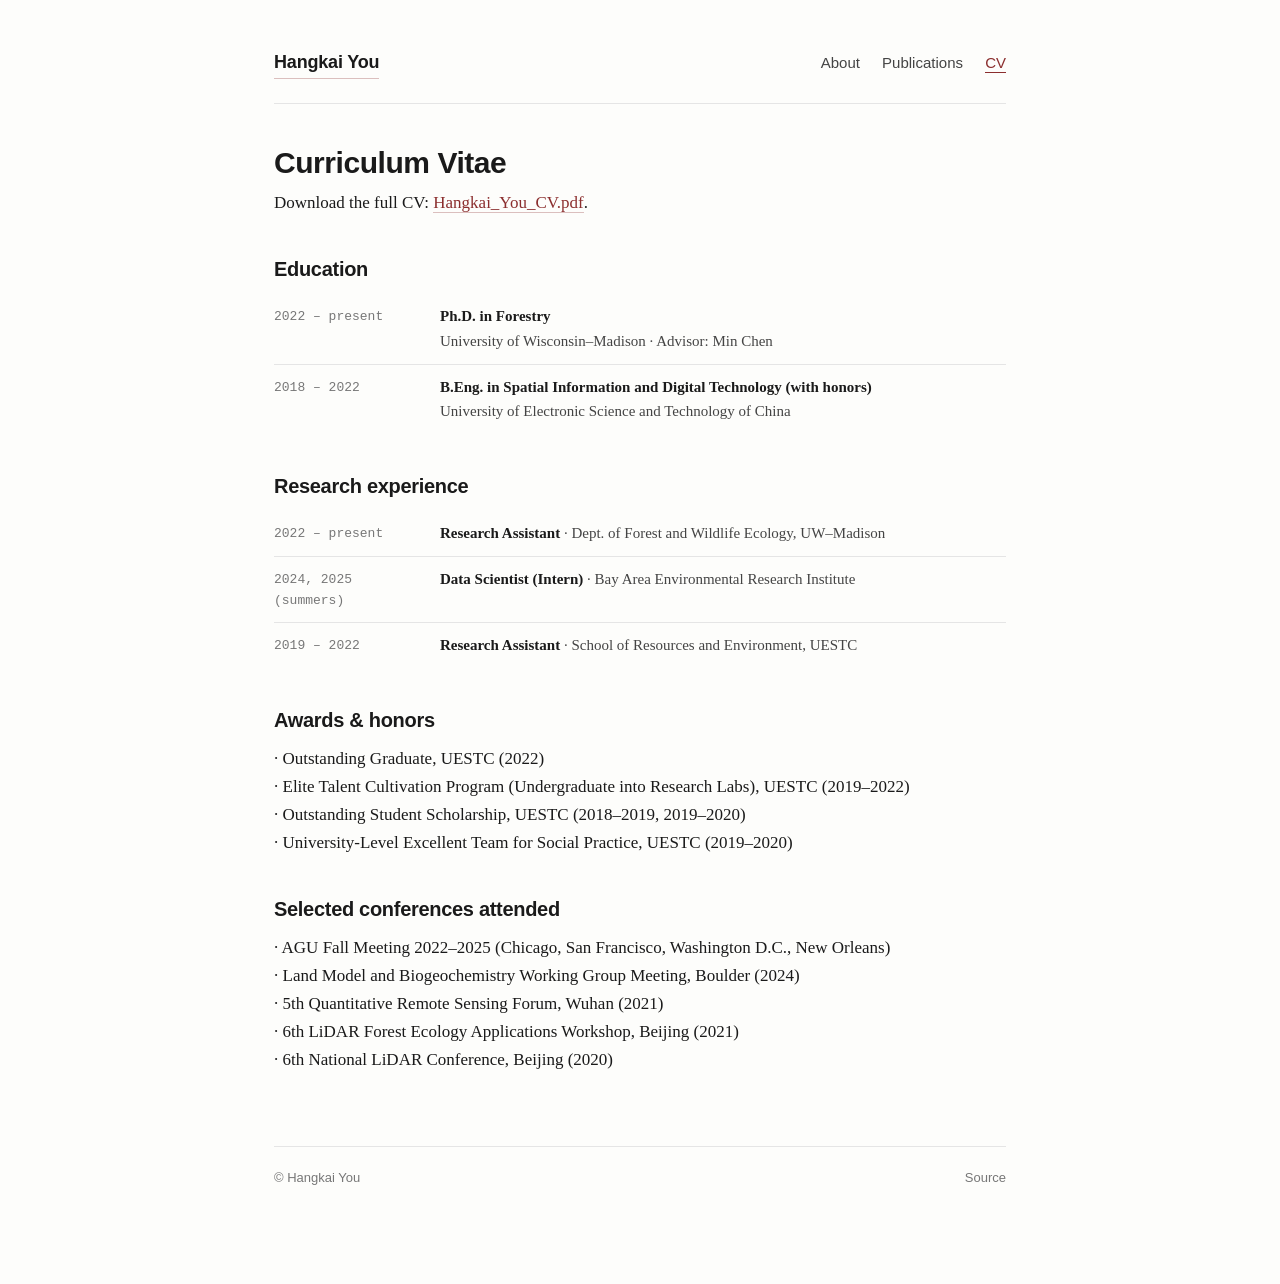
==== cv.html @ 652fb5b2 "Initial personal site Hand-written HTML/CSS (no Jekyll build). About, Publications, CV pages, curate" ====
<!doctype html>
<html lang="en">
<head>
  <meta charset="utf-8">
  <meta name="viewport" content="width=device-width, initial-scale=1">
  <title>CV &middot; Hangkai You</title>
  <link rel="stylesheet" href="/assets/css/main.css">
</head>
<body>
<div class="wrap">

  <header class="site">
    <a class="brand" href="/">Hangkai You</a>
    <nav>
      <a href="/">About</a>
      <a href="/publications.html">Publications</a>
      <a href="/cv.html" class="active">CV</a>
    </nav>
  </header>

  <h1>Curriculum Vitae</h1>
  <p>
    Download the full CV:
    <a href="/assets/files/Hangkai_You_CV.pdf">Hangkai_You_CV.pdf</a>.
  </p>

  <section>
    <h2>Education</h2>
    <div class="timeline">
      <div class="item">
        <div class="when">2022&nbsp;&ndash;&nbsp;present</div>
        <div class="where"><strong>Ph.D. in Forestry</strong><br>University of Wisconsin&ndash;Madison &middot; Advisor: Min Chen</div>
      </div>
      <div class="item">
        <div class="when">2018&nbsp;&ndash;&nbsp;2022</div>
        <div class="where"><strong>B.Eng. in Spatial Information and Digital Technology (with honors)</strong><br>University of Electronic Science and Technology of China</div>
      </div>
    </div>
  </section>

  <section>
    <h2>Research experience</h2>
    <div class="timeline">
      <div class="item">
        <div class="when">2022&nbsp;&ndash;&nbsp;present</div>
        <div class="where"><strong>Research Assistant</strong> &middot; Dept. of Forest and Wildlife Ecology, UW&ndash;Madison</div>
      </div>
      <div class="item">
        <div class="when">2024, 2025 (summers)</div>
        <div class="where"><strong>Data Scientist (Intern)</strong> &middot; Bay Area Environmental Research Institute</div>
      </div>
      <div class="item">
        <div class="when">2019&nbsp;&ndash;&nbsp;2022</div>
        <div class="where"><strong>Research Assistant</strong> &middot; School of Resources and Environment, UESTC</div>
      </div>
    </div>
  </section>

  <section>
    <h2>Awards &amp; honors</h2>
    <ul class="bare">
      <li>&middot; Outstanding Graduate, UESTC (2022)</li>
      <li>&middot; Elite Talent Cultivation Program (Undergraduate into Research Labs), UESTC (2019&ndash;2022)</li>
      <li>&middot; Outstanding Student Scholarship, UESTC (2018&ndash;2019, 2019&ndash;2020)</li>
      <li>&middot; University&#8209;Level Excellent Team for Social Practice, UESTC (2019&ndash;2020)</li>
    </ul>
  </section>

  <section>
    <h2>Selected conferences attended</h2>
    <ul class="bare">
      <li>&middot; AGU Fall Meeting 2022&ndash;2025 (Chicago, San Francisco, Washington D.C., New Orleans)</li>
      <li>&middot; Land Model and Biogeochemistry Working Group Meeting, Boulder (2024)</li>
      <li>&middot; 5th Quantitative Remote Sensing Forum, Wuhan (2021)</li>
      <li>&middot; 6th LiDAR Forest Ecology Applications Workshop, Beijing (2021)</li>
      <li>&middot; 6th National LiDAR Conference, Beijing (2020)</li>
    </ul>
  </section>

  <footer class="site">
    <div>&copy; Hangkai You</div>
    <div><a href="https://github.com/youhangkai/youhangkai.github.io">Source</a></div>
  </footer>

</div>
</body>
</html>
---- assets/css/main.css ----
:root {
  --ink: #1a1a1a;
  --ink-soft: #444;
  --muted: #777;
  --accent: #8b2e2e;
  --rule: #e5e5e5;
  --bg: #fdfdfb;
  --bg-soft: #f6f4ef;
  --maxw: 780px;
  --font-serif: "Source Serif Pro", "Iowan Old Style", Georgia, Cambria, "Times New Roman", serif;
  --font-sans: -apple-system, BlinkMacSystemFont, "Segoe UI", Roboto, Helvetica, Arial, sans-serif;
  --font-mono: "SF Mono", Menlo, Consolas, "Liberation Mono", monospace;
}

* { box-sizing: border-box; }

html, body {
  margin: 0;
  padding: 0;
  background: var(--bg);
  color: var(--ink);
  font-family: var(--font-serif);
  font-size: 17px;
  line-height: 1.65;
  -webkit-font-smoothing: antialiased;
  text-rendering: optimizeLegibility;
}

.wrap {
  max-width: var(--maxw);
  margin: 0 auto;
  padding: 48px 24px 96px;
}

header.site {
  display: flex;
  align-items: baseline;
  justify-content: space-between;
  gap: 16px;
  padding-bottom: 24px;
  margin-bottom: 40px;
  border-bottom: 1px solid var(--rule);
  flex-wrap: wrap;
}

header.site .brand {
  font-family: var(--font-sans);
  font-weight: 600;
  font-size: 18px;
  letter-spacing: -0.01em;
  color: var(--ink);
  text-decoration: none;
}

header.site nav {
  font-family: var(--font-sans);
  font-size: 15px;
}
header.site nav a {
  color: var(--ink-soft);
  text-decoration: none;
  margin-left: 18px;
  border-bottom: 1px solid transparent;
  padding-bottom: 1px;
  transition: color .15s ease, border-color .15s ease;
}
header.site nav a:hover,
header.site nav a.active {
  color: var(--accent);
  border-bottom-color: var(--accent);
}

h1, h2, h3 {
  font-family: var(--font-sans);
  font-weight: 600;
  letter-spacing: -0.015em;
  line-height: 1.25;
  color: var(--ink);
}
h1 { font-size: 30px; margin: 0 0 8px; }
h2 { font-size: 20px; margin: 40px 0 12px; }
h3 { font-size: 16px; margin: 24px 0 6px; }

p { margin: 0 0 16px; }

a { color: var(--accent); text-decoration: none; border-bottom: 1px solid rgba(139, 46, 46, 0.3); }
a:hover { border-bottom-color: var(--accent); }

.hero {
  display: grid;
  grid-template-columns: 140px 1fr;
  gap: 28px;
  align-items: start;
  margin-bottom: 32px;
}
.hero img {
  width: 140px;
  height: 140px;
  object-fit: cover;
  border-radius: 4px;
  background: var(--bg-soft);
  border: 1px solid var(--rule);
}
.hero .headline .title {
  font-family: var(--font-sans);
  color: var(--muted);
  font-size: 15px;
  margin-top: 4px;
}
.hero .headline .affil {
  font-family: var(--font-sans);
  color: var(--ink-soft);
  font-size: 14px;
  margin-top: 2px;
}

.links {
  font-family: var(--font-sans);
  font-size: 14px;
  margin-top: 12px;
  color: var(--muted);
}
.links a { margin-right: 12px; }

section { margin-top: 36px; }

ul.bare, ol.bare {
  list-style: none;
  padding-left: 0;
  margin: 0;
}

ul.pubs { list-style: none; padding-left: 0; counter-reset: pub; }
ul.pubs li {
  position: relative;
  padding: 12px 0 12px 36px;
  border-bottom: 1px solid var(--rule);
  counter-increment: pub;
}
ul.pubs li:last-child { border-bottom: none; }
ul.pubs li::before {
  content: counter(pub);
  position: absolute;
  left: 0; top: 14px;
  font-family: var(--font-mono);
  font-size: 12px;
  color: var(--muted);
  width: 26px;
  text-align: right;
}
.pub-title { font-weight: 600; color: var(--ink); }
.pub-authors { color: var(--ink-soft); font-size: 15px; }
.pub-venue { color: var(--muted); font-style: italic; font-size: 15px; }
.pub-you { color: var(--accent); font-weight: 700; }
.pub-tag {
  display: inline-block;
  font-family: var(--font-sans);
  font-size: 11px;
  letter-spacing: 0.04em;
  text-transform: uppercase;
  color: var(--muted);
  border: 1px solid var(--rule);
  border-radius: 3px;
  padding: 1px 6px;
  margin-left: 6px;
  vertical-align: 2px;
}

.code-list li {
  padding: 10px 0;
  border-bottom: 1px solid var(--rule);
  font-family: var(--font-sans);
  font-size: 15px;
}
.code-list li:last-child { border-bottom: none; }
.code-list .repo { font-weight: 600; }
.code-list .desc { color: var(--ink-soft); }

.timeline { margin-top: 8px; }
.timeline .item {
  display: grid;
  grid-template-columns: 150px 1fr;
  gap: 16px;
  padding: 10px 0;
  border-bottom: 1px solid var(--rule);
}
.timeline .item:last-child { border-bottom: none; }
.timeline .when {
  font-family: var(--font-mono);
  font-size: 13px;
  color: var(--muted);
  padding-top: 2px;
}
.timeline .where { color: var(--ink-soft); font-size: 15px; }
.timeline .where strong { color: var(--ink); font-weight: 600; }

footer.site {
  margin-top: 72px;
  padding-top: 20px;
  border-top: 1px solid var(--rule);
  font-family: var(--font-sans);
  font-size: 13px;
  color: var(--muted);
  display: flex;
  justify-content: space-between;
  flex-wrap: wrap;
  gap: 12px;
}
footer.site a { color: var(--muted); border-bottom-color: transparent; }
footer.site a:hover { color: var(--accent); border-bottom-color: var(--accent); }

@media (max-width: 620px) {
  .wrap { padding: 32px 18px 64px; }
  .hero { grid-template-columns: 1fr; }
  .hero img { width: 120px; height: 120px; }
  h1 { font-size: 26px; }
  .timeline .item { grid-template-columns: 1fr; }
  .timeline .when { padding-top: 0; }
  header.site { flex-direction: column; align-items: flex-start; }
  header.site nav a { margin-left: 0; margin-right: 14px; }
}
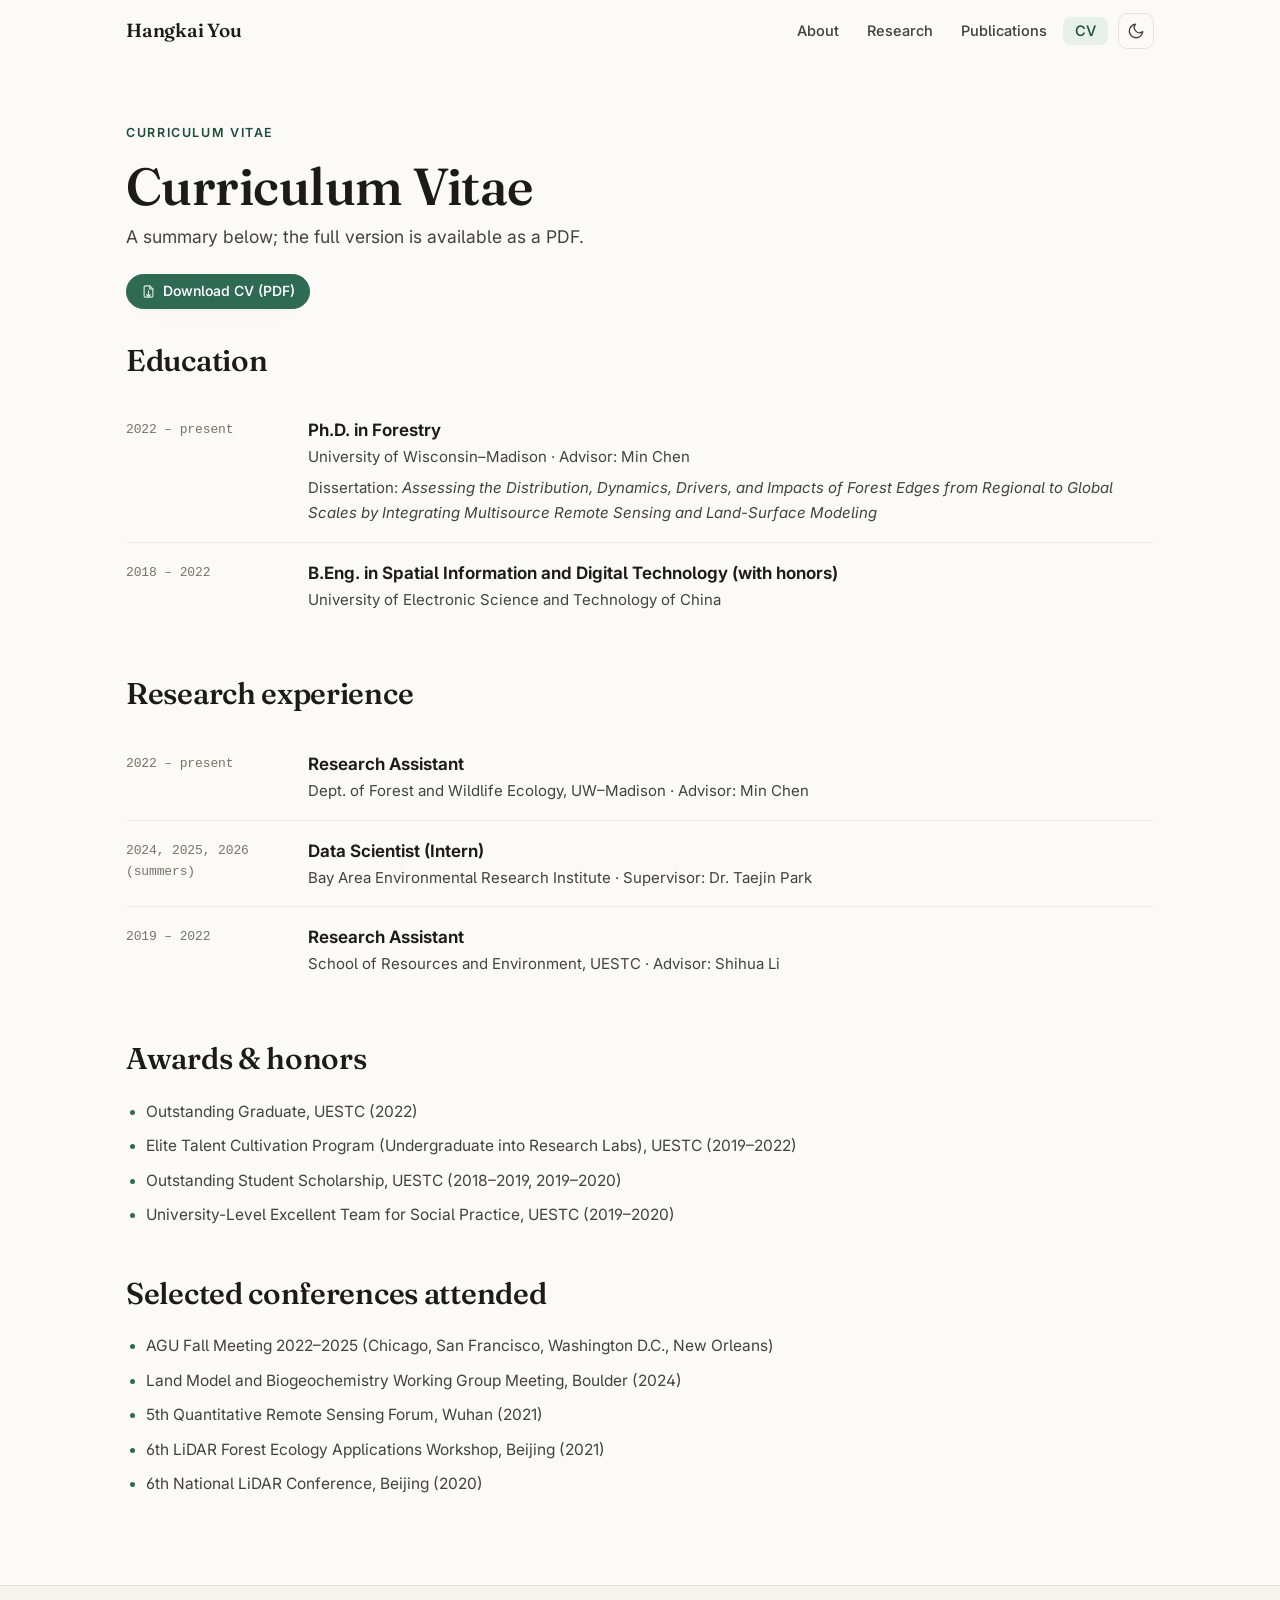
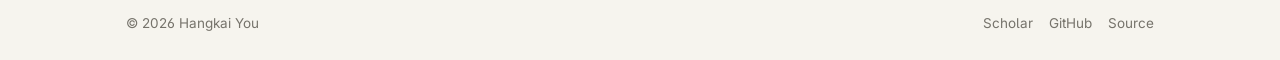
==== commit e06de09d: "Redesign site: editorial layout, dark mode, filters, location map - Rework all pages into editorial " ====
--- a/cv.html
+++ b/cv.html
@@ -1,87 +1,117 @@
 <!doctype html>
-<html lang="en">
+<html lang="en" data-theme="light">
 <head>
   <meta charset="utf-8">
   <meta name="viewport" content="width=device-width, initial-scale=1">
-  <title>CV &middot; Hangkai You</title>
+  <title>CV · Hangkai You</title>
+  <meta name="description" content="Curriculum vitae of Hangkai You — PhD candidate in Forestry, University of Wisconsin–Madison.">
+  <script>(function(){try{var t=localStorage.getItem('theme');if(!t)t=matchMedia('(prefers-color-scheme: dark)').matches?'dark':'light';document.documentElement.setAttribute('data-theme',t);}catch(e){}})();</script>
+  <link rel="preconnect" href="https://fonts.googleapis.com">
+  <link rel="preconnect" href="https://fonts.gstatic.com" crossorigin>
+  <link href="https://fonts.googleapis.com/css2?family=Fraunces:ital,opsz,wght@0,9..144,400..600;1,9..144,400..560&family=Inter:wght@400..700&display=swap" rel="stylesheet">
   <link rel="stylesheet" href="/assets/css/main.css">
 </head>
 <body>
-<div class="wrap">
 
-  <header class="site">
-    <a class="brand" href="/">Hangkai You</a>
-    <nav>
-      <a href="/">About</a>
-      <a href="/publications.html">Publications</a>
-      <a href="/cv.html" class="active">CV</a>
-    </nav>
+  <header class="site-header">
+    <div class="wrap">
+      <a class="brand" href="/">Hangkai You</a>
+      <nav class="nav">
+        <a href="/">About</a>
+        <a href="/#research">Research</a>
+        <a href="/publications.html">Publications</a>
+        <a href="/cv.html" class="active">CV</a>
+        <button class="theme-toggle" type="button" aria-label="Switch theme" title="Toggle light / dark">
+          <svg class="icon-moon" viewBox="0 0 24 24" fill="none" stroke="currentColor" stroke-width="1.8" stroke-linecap="round" stroke-linejoin="round"><path d="M21 12.8A9 9 0 1 1 11.2 3a7 7 0 0 0 9.8 9.8z"/></svg>
+          <svg class="icon-sun" viewBox="0 0 24 24" fill="none" stroke="currentColor" stroke-width="1.8" stroke-linecap="round" stroke-linejoin="round"><circle cx="12" cy="12" r="4.2"/><path d="M12 2v2.5M12 19.5V22M4.5 4.5l1.8 1.8M17.7 17.7l1.8 1.8M2 12h2.5M19.5 12H22M4.5 19.5l1.8-1.8M17.7 6.3l1.8-1.8"/></svg>
+        </button>
+      </nav>
+    </div>
   </header>
 
-  <h1>Curriculum Vitae</h1>
-  <p>
-    Download the full CV:
-    <a href="/assets/files/Hangkai_You_CV.pdf">Hangkai_You_CV.pdf</a>.
-  </p>
+  <main>
+    <section class="hero" style="padding-bottom:18px">
+      <div class="wrap">
+        <p class="eyebrow reveal">Curriculum Vitae</p>
+        <h1 class="reveal">Curriculum Vitae</h1>
+        <p class="intro reveal">A summary below; the full version is available as a PDF.</p>
+        <div class="linkrow reveal">
+          <a class="btn btn--primary" href="/assets/files/Hangkai_You_CV.pdf">
+            <svg viewBox="0 0 24 24" fill="none" stroke="currentColor" stroke-width="1.8" stroke-linecap="round" stroke-linejoin="round"><path d="M14 3H7a2 2 0 0 0-2 2v14a2 2 0 0 0 2 2h10a2 2 0 0 0 2-2V8z"/><path d="M14 3v5h5M9 17l3 3 3-3M12 11v9"/></svg>Download CV (PDF)</a>
+        </div>
+      </div>
+    </section>
 
-  <section>
-    <h2>Education</h2>
-    <div class="timeline">
-      <div class="item">
-        <div class="when">2022&nbsp;&ndash;&nbsp;present</div>
-        <div class="where"><strong>Ph.D. in Forestry</strong><br>University of Wisconsin&ndash;Madison &middot; Advisor: Min Chen</div>
-      </div>
-      <div class="item">
-        <div class="when">2018&nbsp;&ndash;&nbsp;2022</div>
-        <div class="where"><strong>B.Eng. in Spatial Information and Digital Technology (with honors)</strong><br>University of Electronic Science and Technology of China</div>
+    <div class="wrap">
+
+      <section class="section reveal">
+        <div class="section-head"><h2>Education</h2></div>
+        <ul class="timeline">
+          <li class="entry">
+            <div class="when">2022 – present</div>
+            <div class="what"><strong>Ph.D. in Forestry</strong><span class="org">University of Wisconsin–Madison · Advisor: Min Chen</span><span class="org" style="margin-top:6px">Dissertation: <em>Assessing the Distribution, Dynamics, Drivers, and Impacts of Forest Edges from Regional to Global Scales by Integrating Multisource Remote Sensing and Land-Surface Modeling</em></span></div>
+          </li>
+          <li class="entry">
+            <div class="when">2018 – 2022</div>
+            <div class="what"><strong>B.Eng. in Spatial Information and Digital Technology (with honors)</strong><span class="org">University of Electronic Science and Technology of China</span></div>
+          </li>
+        </ul>
+      </section>
+
+      <section class="section reveal">
+        <div class="section-head"><h2>Research experience</h2></div>
+        <ul class="timeline">
+          <li class="entry">
+            <div class="when">2022 – present</div>
+            <div class="what"><strong>Research Assistant</strong><span class="org">Dept. of Forest and Wildlife Ecology, UW–Madison · Advisor: Min Chen</span></div>
+          </li>
+          <li class="entry">
+            <div class="when">2024, 2025, 2026 (summers)</div>
+            <div class="what"><strong>Data Scientist (Intern)</strong><span class="org">Bay Area Environmental Research Institute · Supervisor: Dr. Taejin Park</span></div>
+          </li>
+          <li class="entry">
+            <div class="when">2019 – 2022</div>
+            <div class="what"><strong>Research Assistant</strong><span class="org">School of Resources and Environment, UESTC · Advisor: Shihua Li</span></div>
+          </li>
+        </ul>
+      </section>
+
+      <section class="section reveal">
+        <div class="section-head"><h2>Awards &amp; honors</h2></div>
+        <ul class="bullets">
+          <li>Outstanding Graduate, UESTC (2022)</li>
+          <li>Elite Talent Cultivation Program (Undergraduate into Research Labs), UESTC (2019–2022)</li>
+          <li>Outstanding Student Scholarship, UESTC (2018–2019, 2019–2020)</li>
+          <li>University-Level Excellent Team for Social Practice, UESTC (2019–2020)</li>
+        </ul>
+      </section>
+
+      <section class="section reveal">
+        <div class="section-head"><h2>Selected conferences attended</h2></div>
+        <ul class="bullets">
+          <li>AGU Fall Meeting 2022–2025 (Chicago, San Francisco, Washington D.C., New Orleans)</li>
+          <li>Land Model and Biogeochemistry Working Group Meeting, Boulder (2024)</li>
+          <li>5th Quantitative Remote Sensing Forum, Wuhan (2021)</li>
+          <li>6th LiDAR Forest Ecology Applications Workshop, Beijing (2021)</li>
+          <li>6th National LiDAR Conference, Beijing (2020)</li>
+        </ul>
+      </section>
+
+    </div>
+  </main>
+
+  <footer class="site-footer">
+    <div class="wrap">
+      <div>© <span id="year">2026</span> Hangkai You</div>
+      <div class="foot-links">
+        <a href="https://scholar.google.com/citations?user=zOLpygsAAAAJ&amp;hl=en">Scholar</a>
+        <a href="https://github.com/youhangkai">GitHub</a>
+        <a href="https://github.com/youhangkai/youhangkai.github.io">Source</a>
       </div>
     </div>
-  </section>
-
-  <section>
-    <h2>Research experience</h2>
-    <div class="timeline">
-      <div class="item">
-        <div class="when">2022&nbsp;&ndash;&nbsp;present</div>
-        <div class="where"><strong>Research Assistant</strong> &middot; Dept. of Forest and Wildlife Ecology, UW&ndash;Madison</div>
-      </div>
-      <div class="item">
-        <div class="when">2024, 2025 (summers)</div>
-        <div class="where"><strong>Data Scientist (Intern)</strong> &middot; Bay Area Environmental Research Institute</div>
-      </div>
-      <div class="item">
-        <div class="when">2019&nbsp;&ndash;&nbsp;2022</div>
-        <div class="where"><strong>Research Assistant</strong> &middot; School of Resources and Environment, UESTC</div>
-      </div>
-    </div>
-  </section>
-
-  <section>
-    <h2>Awards &amp; honors</h2>
-    <ul class="bare">
-      <li>&middot; Outstanding Graduate, UESTC (2022)</li>
-      <li>&middot; Elite Talent Cultivation Program (Undergraduate into Research Labs), UESTC (2019&ndash;2022)</li>
-      <li>&middot; Outstanding Student Scholarship, UESTC (2018&ndash;2019, 2019&ndash;2020)</li>
-      <li>&middot; University&#8209;Level Excellent Team for Social Practice, UESTC (2019&ndash;2020)</li>
-    </ul>
-  </section>
-
-  <section>
-    <h2>Selected conferences attended</h2>
-    <ul class="bare">
-      <li>&middot; AGU Fall Meeting 2022&ndash;2025 (Chicago, San Francisco, Washington D.C., New Orleans)</li>
-      <li>&middot; Land Model and Biogeochemistry Working Group Meeting, Boulder (2024)</li>
-      <li>&middot; 5th Quantitative Remote Sensing Forum, Wuhan (2021)</li>
-      <li>&middot; 6th LiDAR Forest Ecology Applications Workshop, Beijing (2021)</li>
-      <li>&middot; 6th National LiDAR Conference, Beijing (2020)</li>
-    </ul>
-  </section>
-
-  <footer class="site">
-    <div>&copy; Hangkai You</div>
-    <div><a href="https://github.com/youhangkai/youhangkai.github.io">Source</a></div>
   </footer>
 
-</div>
+  <script>document.getElementById('year').textContent=new Date().getFullYear();</script>
+  <script src="/assets/js/main.js" defer></script>
 </body>
 </html>
--- a/assets/css/main.css
+++ b/assets/css/main.css
@@ -1,221 +1,378 @@
+/* ==========================================================================
+   Hangkai You — personal site
+   Editorial layout: serif display (Fraunces) + sans UI/body (Inter),
+   forest-green accent, light/dark themes, card-based content.
+   ========================================================================== */
+
 :root {
-  --ink: #1a1a1a;
-  --ink-soft: #444;
-  --muted: #777;
-  --accent: #8b2e2e;
-  --rule: #e5e5e5;
-  --bg: #fdfdfb;
-  --bg-soft: #f6f4ef;
-  --maxw: 780px;
-  --font-serif: "Source Serif Pro", "Iowan Old Style", Georgia, Cambria, "Times New Roman", serif;
-  --font-sans: -apple-system, BlinkMacSystemFont, "Segoe UI", Roboto, Helvetica, Arial, sans-serif;
-  --font-mono: "SF Mono", Menlo, Consolas, "Liberation Mono", monospace;
+  color-scheme: light;
+
+  /* palette — light */
+  --bg:        #fbfaf6;
+  --bg-grad:   #f2efe6;
+  --surface:   #ffffff;
+  --surface-2: #f6f4ee;
+  --ink:       #1c1b17;
+  --ink-soft:  #43423c;
+  --muted:     #76736b;
+  --rule:      #e7e3d8;
+  --rule-soft: #efece3;
+
+  --accent:        #2f6b54;   /* forest green */
+  --accent-strong: #245543;
+  --accent-tint:   #e7f0ea;
+  --accent-ink:    #1f4d3c;
+
+  /* venue tag hues */
+  --tag-journal-bg: #e7f0ea;  --tag-journal-fg: #245543;
+  --tag-press-bg:   #fbedd6;  --tag-press-fg:   #8a5a14;
+  --tag-review-bg:  #e7edf4;  --tag-review-fg:  #2f5680;
+  --tag-conf-bg:    #efe9f4;  --tag-conf-fg:    #5b3f7a;
+
+  --maxw: 1080px;
+  --readw: 720px;
+  --radius: 14px;
+  --radius-sm: 9px;
+  --shadow: 0 1px 2px rgba(28,27,23,.04), 0 8px 28px -16px rgba(28,27,23,.18);
+  --shadow-hover: 0 2px 4px rgba(28,27,23,.05), 0 18px 40px -20px rgba(28,27,23,.28);
+
+  --font-display: "Fraunces", "Iowan Old Style", Georgia, "Times New Roman", serif;
+  --font-sans: "Inter", -apple-system, BlinkMacSystemFont, "Segoe UI", Roboto, Helvetica, Arial, sans-serif;
+  --font-mono: "SF Mono", ui-monospace, Menlo, Consolas, "Liberation Mono", monospace;
+
+  --ease: cubic-bezier(.22, .61, .36, 1);
+}
+
+html[data-theme="dark"] {
+  color-scheme: dark;
+  --bg:        #101312;
+  --bg-grad:   #161b18;
+  --surface:   #181d1a;
+  --surface-2: #1f251f;
+  --ink:       #ecebe3;
+  --ink-soft:  #c4c3b8;
+  --muted:     #8f8f84;
+  --rule:      #2a312c;
+  --rule-soft: #232a25;
+
+  --accent:        #6fc09c;
+  --accent-strong: #8fd0b3;
+  --accent-tint:   #1c2a24;
+  --accent-ink:    #a7dcc4;
+
+  --tag-journal-bg:#1c2a24; --tag-journal-fg:#8fd0b3;
+  --tag-press-bg:  #2e2718; --tag-press-fg:  #e0b46b;
+  --tag-review-bg: #1b2530; --tag-review-fg: #8fb6e0;
+  --tag-conf-bg:   #261f30; --tag-conf-fg:   #bda3df;
+
+  --shadow: 0 1px 2px rgba(0,0,0,.4), 0 10px 30px -18px rgba(0,0,0,.7);
+  --shadow-hover: 0 2px 4px rgba(0,0,0,.5), 0 20px 44px -20px rgba(0,0,0,.8);
 }
 
 * { box-sizing: border-box; }
 
-html, body {
-  margin: 0;
-  padding: 0;
+html, body { margin: 0; padding: 0; }
+
+body {
   background: var(--bg);
   color: var(--ink);
-  font-family: var(--font-serif);
+  font-family: var(--font-sans);
   font-size: 17px;
   line-height: 1.65;
   -webkit-font-smoothing: antialiased;
   text-rendering: optimizeLegibility;
-}
-
-.wrap {
-  max-width: var(--maxw);
-  margin: 0 auto;
-  padding: 48px 24px 96px;
-}
-
-header.site {
-  display: flex;
-  align-items: baseline;
-  justify-content: space-between;
-  gap: 16px;
-  padding-bottom: 24px;
-  margin-bottom: 40px;
-  border-bottom: 1px solid var(--rule);
-  flex-wrap: wrap;
-}
-
-header.site .brand {
+  font-feature-settings: "cv05" 1, "ss01" 1;
+  transition: background-color .3s var(--ease), color .3s var(--ease);
+}
+
+a {
+  color: var(--accent-ink);
+  text-decoration: none;
+  border-bottom: 1px solid color-mix(in srgb, var(--accent) 35%, transparent);
+  transition: color .15s var(--ease), border-color .15s var(--ease);
+}
+a:hover { color: var(--accent-strong); border-bottom-color: var(--accent); }
+
+::selection { background: color-mix(in srgb, var(--accent) 24%, transparent); }
+
+/* ---- layout shells ---- */
+.wrap     { max-width: var(--maxw); margin: 0 auto; padding: 0 26px; }
+.section  { padding: 16px 0 8px; }
+.section + .section { padding-top: 40px; }
+.readable { max-width: var(--readw); }
+
+/* ---- typography ---- */
+h1, h2, h3 { font-family: var(--font-display); font-weight: 560; line-height: 1.18; color: var(--ink); letter-spacing: -0.01em; }
+h1 { font-size: clamp(34px, 5vw, 52px); margin: 0 0 10px; font-optical-sizing: auto; }
+h2 { font-size: clamp(24px, 3vw, 30px); margin: 0 0 18px; }
+h3 { font-size: 18px; font-family: var(--font-sans); font-weight: 650; letter-spacing: -0.005em; margin: 0 0 6px; }
+p  { margin: 0 0 16px; }
+
+.eyebrow {
   font-family: var(--font-sans);
+  font-size: 12.5px;
   font-weight: 600;
-  font-size: 18px;
-  letter-spacing: -0.01em;
-  color: var(--ink);
-  text-decoration: none;
-}
-
-header.site nav {
-  font-family: var(--font-sans);
-  font-size: 15px;
-}
-header.site nav a {
-  color: var(--ink-soft);
-  text-decoration: none;
-  margin-left: 18px;
+  letter-spacing: 0.13em;
+  text-transform: uppercase;
+  color: var(--accent-ink);
+  margin: 0 0 14px;
+}
+.section-head { display: flex; align-items: baseline; justify-content: space-between; gap: 16px; flex-wrap: wrap; margin-bottom: 22px; }
+.section-head h2 { margin: 0; }
+.section-head .more { font-family: var(--font-sans); font-size: 14px; font-weight: 550; border: none; }
+.lede { color: var(--ink-soft); font-size: 18px; }
+
+/* ==========================================================================
+   Header / nav
+   ========================================================================== */
+.site-header {
+  position: sticky; top: 0; z-index: 50;
+  background: color-mix(in srgb, var(--bg) 86%, transparent);
+  backdrop-filter: saturate(1.4) blur(10px);
+  -webkit-backdrop-filter: saturate(1.4) blur(10px);
   border-bottom: 1px solid transparent;
-  padding-bottom: 1px;
-  transition: color .15s ease, border-color .15s ease;
-}
-header.site nav a:hover,
-header.site nav a.active {
-  color: var(--accent);
-  border-bottom-color: var(--accent);
-}
-
-h1, h2, h3 {
-  font-family: var(--font-sans);
-  font-weight: 600;
-  letter-spacing: -0.015em;
-  line-height: 1.25;
-  color: var(--ink);
-}
-h1 { font-size: 30px; margin: 0 0 8px; }
-h2 { font-size: 20px; margin: 40px 0 12px; }
-h3 { font-size: 16px; margin: 24px 0 6px; }
-
-p { margin: 0 0 16px; }
-
-a { color: var(--accent); text-decoration: none; border-bottom: 1px solid rgba(139, 46, 46, 0.3); }
-a:hover { border-bottom-color: var(--accent); }
-
+  transition: border-color .25s var(--ease), background-color .3s var(--ease);
+}
+.site-header.scrolled { border-bottom-color: var(--rule); }
+.site-header .wrap { display: flex; align-items: center; justify-content: space-between; height: 62px; gap: 14px; }
+
+.brand { font-family: var(--font-display); font-weight: 580; font-size: 19px; letter-spacing: -0.01em; color: var(--ink); border: none; }
+.brand:hover { color: var(--accent-ink); }
+
+.nav { display: flex; align-items: center; gap: 4px; }
+.nav a {
+  font-size: 14.5px; font-weight: 520; color: var(--ink-soft);
+  padding: 7px 12px; border-radius: 8px; border: none; line-height: 1;
+}
+.nav a:hover { color: var(--ink); background: var(--surface-2); }
+.nav a.active { color: var(--accent-ink); background: var(--accent-tint); }
+
+.theme-toggle {
+  margin-left: 6px;
+  display: inline-flex; align-items: center; justify-content: center;
+  width: 36px; height: 36px; border-radius: 9px;
+  background: transparent; border: 1px solid var(--rule);
+  color: var(--ink-soft); cursor: pointer;
+  transition: background-color .2s var(--ease), color .2s var(--ease), border-color .2s var(--ease);
+}
+.theme-toggle:hover { color: var(--ink); border-color: var(--muted); background: var(--surface-2); }
+.theme-toggle svg { width: 18px; height: 18px; }
+.theme-toggle .icon-sun  { display: none; }
+.theme-toggle .icon-moon { display: block; }
+html[data-theme="dark"] .theme-toggle .icon-sun  { display: block; }
+html[data-theme="dark"] .theme-toggle .icon-moon { display: none; }
+
+/* ==========================================================================
+   Hero
+   ========================================================================== */
 .hero {
-  display: grid;
-  grid-template-columns: 140px 1fr;
-  gap: 28px;
-  align-items: start;
-  margin-bottom: 32px;
-}
-.hero img {
-  width: 140px;
-  height: 140px;
-  object-fit: cover;
-  border-radius: 4px;
-  background: var(--bg-soft);
-  border: 1px solid var(--rule);
-}
-.hero .headline .title {
-  font-family: var(--font-sans);
-  color: var(--muted);
-  font-size: 15px;
-  margin-top: 4px;
-}
-.hero .headline .affil {
-  font-family: var(--font-sans);
-  color: var(--ink-soft);
-  font-size: 14px;
-  margin-top: 2px;
-}
-
-.links {
-  font-family: var(--font-sans);
-  font-size: 14px;
-  margin-top: 12px;
-  color: var(--muted);
-}
-.links a { margin-right: 12px; }
-
-section { margin-top: 36px; }
-
-ul.bare, ol.bare {
-  list-style: none;
-  padding-left: 0;
-  margin: 0;
-}
-
-ul.pubs { list-style: none; padding-left: 0; counter-reset: pub; }
-ul.pubs li {
   position: relative;
-  padding: 12px 0 12px 36px;
-  border-bottom: 1px solid var(--rule);
-  counter-increment: pub;
-}
-ul.pubs li:last-child { border-bottom: none; }
-ul.pubs li::before {
-  content: counter(pub);
-  position: absolute;
-  left: 0; top: 14px;
-  font-family: var(--font-mono);
-  font-size: 12px;
-  color: var(--muted);
-  width: 26px;
-  text-align: right;
-}
-.pub-title { font-weight: 600; color: var(--ink); }
-.pub-authors { color: var(--ink-soft); font-size: 15px; }
-.pub-venue { color: var(--muted); font-style: italic; font-size: 15px; }
-.pub-you { color: var(--accent); font-weight: 700; }
-.pub-tag {
-  display: inline-block;
-  font-family: var(--font-sans);
-  font-size: 11px;
-  letter-spacing: 0.04em;
-  text-transform: uppercase;
-  color: var(--muted);
-  border: 1px solid var(--rule);
-  border-radius: 3px;
-  padding: 1px 6px;
-  margin-left: 6px;
-  vertical-align: 2px;
-}
-
-.code-list li {
-  padding: 10px 0;
-  border-bottom: 1px solid var(--rule);
-  font-family: var(--font-sans);
-  font-size: 15px;
-}
-.code-list li:last-child { border-bottom: none; }
-.code-list .repo { font-weight: 600; }
-.code-list .desc { color: var(--ink-soft); }
-
-.timeline { margin-top: 8px; }
-.timeline .item {
-  display: grid;
-  grid-template-columns: 150px 1fr;
-  gap: 16px;
-  padding: 10px 0;
-  border-bottom: 1px solid var(--rule);
-}
-.timeline .item:last-child { border-bottom: none; }
-.timeline .when {
-  font-family: var(--font-mono);
-  font-size: 13px;
-  color: var(--muted);
-  padding-top: 2px;
-}
-.timeline .where { color: var(--ink-soft); font-size: 15px; }
-.timeline .where strong { color: var(--ink); font-weight: 600; }
-
-footer.site {
-  margin-top: 72px;
-  padding-top: 20px;
-  border-top: 1px solid var(--rule);
-  font-family: var(--font-sans);
-  font-size: 13px;
-  color: var(--muted);
-  display: flex;
-  justify-content: space-between;
-  flex-wrap: wrap;
-  gap: 12px;
-}
-footer.site a { color: var(--muted); border-bottom-color: transparent; }
-footer.site a:hover { color: var(--accent); border-bottom-color: var(--accent); }
-
-@media (max-width: 620px) {
-  .wrap { padding: 32px 18px 64px; }
-  .hero { grid-template-columns: 1fr; }
-  .hero img { width: 120px; height: 120px; }
-  h1 { font-size: 26px; }
-  .timeline .item { grid-template-columns: 1fr; }
+  padding: 60px 0 36px;
+  overflow: hidden;
+}
+.hero::before {
+  content: ""; position: absolute; inset: -40% -10% auto -10%; height: 80%;
+  background:
+    radial-gradient(60% 70% at 18% 0%, color-mix(in srgb, var(--accent) 16%, transparent), transparent 70%),
+    radial-gradient(50% 60% at 92% 8%, color-mix(in srgb, var(--accent) 10%, transparent), transparent 70%);
+  z-index: -1; pointer-events: none;
+}
+.hero-grid {
+  display: grid; grid-template-columns: 1fr 220px; gap: 48px; align-items: center;
+}
+.hero .eyebrow { margin-bottom: 12px; }
+.hero h1 { margin-bottom: 6px; }
+.hero .role { font-family: var(--font-display); font-size: clamp(19px, 2.4vw, 23px); color: var(--accent-ink); font-style: italic; margin: 0 0 16px; }
+.hero .intro { color: var(--ink-soft); font-size: 17.5px; max-width: 54ch; }
+.hero .affil { color: var(--muted); font-size: 15px; margin-top: -4px; }
+
+.portrait {
+  width: 220px; height: 268px; object-fit: cover;
+  border-radius: var(--radius); background: var(--surface-2);
+  border: 1px solid var(--rule); box-shadow: var(--shadow);
+}
+
+/* link buttons */
+.linkrow { display: flex; flex-wrap: wrap; gap: 9px; margin-top: 22px; }
+.btn {
+  display: inline-flex; align-items: center; gap: 7px;
+  font-family: var(--font-sans); font-size: 14px; font-weight: 540; line-height: 1;
+  padding: 9px 14px; border-radius: 999px;
+  border: 1px solid var(--rule); background: var(--surface); color: var(--ink-soft);
+  box-shadow: var(--shadow);
+  transition: transform .15s var(--ease), border-color .15s var(--ease), color .15s var(--ease), box-shadow .2s var(--ease);
+}
+.btn:hover { color: var(--accent-ink); border-color: color-mix(in srgb, var(--accent) 45%, var(--rule)); transform: translateY(-2px); box-shadow: var(--shadow-hover); }
+.btn svg { width: 15px; height: 15px; opacity: .85; }
+.btn--primary { background: var(--accent); color: #fff; border-color: var(--accent); }
+.btn--primary:hover { background: var(--accent-strong); color: #fff; border-color: var(--accent-strong); }
+html[data-theme="dark"] .btn--primary { color: #0c130f; }
+
+/* ==========================================================================
+   Cards & grids
+   ========================================================================== */
+.card-grid { display: grid; gap: 18px; }
+.cols-3 { grid-template-columns: repeat(3, 1fr); }
+.cols-2 { grid-template-columns: repeat(2, 1fr); }
+
+.card {
+  background: var(--surface); border: 1px solid var(--rule);
+  border-radius: var(--radius); padding: 22px 22px 20px;
+  box-shadow: var(--shadow);
+  transition: transform .18s var(--ease), box-shadow .22s var(--ease), border-color .18s var(--ease);
+}
+.card:hover { transform: translateY(-3px); box-shadow: var(--shadow-hover); border-color: color-mix(in srgb, var(--accent) 22%, var(--rule)); }
+.card .card-icon {
+  width: 38px; height: 38px; border-radius: 10px; margin-bottom: 14px;
+  display: inline-flex; align-items: center; justify-content: center;
+  background: var(--accent-tint); color: var(--accent-ink);
+}
+.card .card-icon svg { width: 21px; height: 21px; }
+.card p { font-size: 14.5px; color: var(--ink-soft); margin: 0; line-height: 1.55; }
+
+/* topic chips */
+.chips { display: flex; flex-wrap: wrap; gap: 6px; margin-top: 14px; }
+.chip {
+  font-size: 12px; font-weight: 520; color: var(--muted);
+  padding: 3px 9px; border-radius: 999px; background: var(--surface-2);
+  border: 1px solid var(--rule-soft);
+}
+
+/* code repo list */
+.repo-list { list-style: none; padding: 0; margin: 0; display: grid; gap: 12px; }
+.repo-item {
+  display: flex; gap: 14px; align-items: flex-start;
+  background: var(--surface); border: 1px solid var(--rule); border-radius: var(--radius-sm);
+  padding: 15px 18px; box-shadow: var(--shadow);
+  transition: transform .16s var(--ease), box-shadow .2s var(--ease), border-color .16s var(--ease);
+}
+.repo-item:hover { transform: translateY(-2px); box-shadow: var(--shadow-hover); border-color: color-mix(in srgb, var(--accent) 22%, var(--rule)); }
+.repo-item .gh { color: var(--muted); margin-top: 2px; flex: none; }
+.repo-item .gh svg { width: 19px; height: 19px; }
+.repo-item .repo { font-family: var(--font-mono); font-size: 14px; font-weight: 600; color: var(--ink); border: none; }
+.repo-item a.repo:hover { color: var(--accent-ink); }
+.repo-item .desc { display: block; color: var(--ink-soft); font-size: 14px; margin-top: 2px; }
+
+/* ==========================================================================
+   Publications
+   ========================================================================== */
+.filters { display: flex; flex-wrap: wrap; gap: 8px; margin: 6px 0 26px; }
+.filter {
+  font-family: var(--font-sans); font-size: 13.5px; font-weight: 540; cursor: pointer;
+  padding: 7px 14px; border-radius: 999px; line-height: 1;
+  background: var(--surface); color: var(--ink-soft); border: 1px solid var(--rule);
+  transition: background-color .16s var(--ease), color .16s var(--ease), border-color .16s var(--ease);
+}
+.filter:hover { color: var(--ink); border-color: var(--muted); }
+.filter[aria-pressed="true"] { background: var(--accent); color: #fff; border-color: var(--accent); }
+html[data-theme="dark"] .filter[aria-pressed="true"] { color: #0c130f; }
+.filter .count { opacity: .65; font-variant-numeric: tabular-nums; }
+
+.pub-list { list-style: none; padding: 0; margin: 0; display: grid; gap: 14px; }
+.pub {
+  position: relative;
+  background: var(--surface); border: 1px solid var(--rule); border-radius: var(--radius);
+  padding: 18px 20px 18px 22px; box-shadow: var(--shadow);
+  transition: transform .16s var(--ease), box-shadow .2s var(--ease), border-color .16s var(--ease), opacity .25s var(--ease);
+}
+.pub::before {
+  content: ""; position: absolute; left: 0; top: 14px; bottom: 14px; width: 3px;
+  border-radius: 3px; background: var(--accent); opacity: .55;
+}
+.pub:hover { transform: translateY(-2px); box-shadow: var(--shadow-hover); border-color: color-mix(in srgb, var(--accent) 22%, var(--rule)); }
+.pub.is-hidden { display: none; }
+.pub-title { display: block; font-family: var(--font-display); font-size: 18.5px; font-weight: 540; color: var(--ink); line-height: 1.32; margin-bottom: 5px; }
+.pub-authors { color: var(--ink-soft); font-size: 14.5px; }
+.pub-venue { display: block; color: var(--muted); font-size: 14px; margin-top: 4px; }
+.pub-venue em { font-style: italic; }
+.pub-venue a { font-size: 13px; }
+.pub-you { color: var(--accent-ink); font-weight: 700; }
+
+.tag {
+  display: inline-block; font-family: var(--font-sans); font-size: 11px; font-weight: 650;
+  letter-spacing: 0.04em; text-transform: uppercase;
+  padding: 3px 8px; border-radius: 6px; margin-bottom: 9px; line-height: 1.3;
+}
+.tag--journal { background: var(--tag-journal-bg); color: var(--tag-journal-fg); }
+.tag--press   { background: var(--tag-press-bg);   color: var(--tag-press-fg); }
+.tag--review  { background: var(--tag-review-bg);  color: var(--tag-review-fg); }
+.tag--conf    { background: var(--tag-conf-bg);    color: var(--tag-conf-fg); }
+.tag-row { display: flex; gap: 7px; align-items: center; flex-wrap: wrap; }
+
+.empty-note { color: var(--muted); font-size: 15px; padding: 18px 4px; display: none; }
+
+/* ==========================================================================
+   CV timeline
+   ========================================================================== */
+.timeline { list-style: none; padding: 0; margin: 0; }
+.timeline .entry {
+  display: grid; grid-template-columns: 160px 1fr; gap: 22px;
+  padding: 16px 0; border-bottom: 1px solid var(--rule-soft);
+}
+.timeline .entry:last-child { border-bottom: none; }
+.timeline .when { font-family: var(--font-mono); font-size: 13px; color: var(--muted); padding-top: 3px; letter-spacing: -0.01em; }
+.timeline .what strong { color: var(--ink); font-weight: 650; }
+.timeline .what .org { display: block; color: var(--ink-soft); font-size: 15px; margin-top: 1px; }
+
+.bullets { list-style: none; padding: 0; margin: 0; display: grid; gap: 9px; }
+.bullets li { position: relative; padding-left: 20px; color: var(--ink-soft); font-size: 15.5px; }
+.bullets li::before { content: ""; position: absolute; left: 4px; top: 11px; width: 5px; height: 5px; border-radius: 50%; background: var(--accent); }
+
+/* ==========================================================================
+   Visitor map
+   ========================================================================== */
+.leaflet-map {
+  height: 420px; border-radius: var(--radius); border: 1px solid var(--rule);
+  box-shadow: var(--shadow); overflow: hidden; z-index: 0; background: var(--surface-2);
+}
+.map-caption { text-align: center; color: var(--muted); font-size: 14.5px; margin-top: 14px; }
+.map-caption strong { color: var(--ink); font-weight: 650; }
+.leaflet-tooltip.map-label {
+  background: var(--surface); color: var(--ink); border: 1px solid var(--rule);
+  border-radius: 7px; padding: 3px 9px; font-family: var(--font-sans);
+  font-size: 12px; font-weight: 600; box-shadow: var(--shadow); white-space: nowrap;
+}
+.leaflet-tooltip.map-label::before { display: none; }
+
+/* ==========================================================================
+   Footer
+   ========================================================================== */
+.site-footer {
+  margin-top: 80px; border-top: 1px solid var(--rule);
+  background: var(--surface-2);
+}
+.site-footer .wrap { display: flex; align-items: center; justify-content: space-between; gap: 14px; flex-wrap: wrap; padding-top: 26px; padding-bottom: 26px; font-size: 13.5px; color: var(--muted); }
+.site-footer a { color: var(--muted); border: none; }
+.site-footer a:hover { color: var(--accent-ink); }
+.site-footer .foot-links { display: flex; gap: 16px; }
+
+/* ==========================================================================
+   Motion (reveal on scroll)
+   ========================================================================== */
+.reveal { opacity: 0; transform: translateY(14px); transition: opacity .5s var(--ease), transform .5s var(--ease); }
+.reveal.in { opacity: 1; transform: none; }
+
+@media (prefers-reduced-motion: reduce) {
+  * { animation-duration: .001ms !important; transition-duration: .001ms !important; scroll-behavior: auto !important; }
+  .reveal { opacity: 1; transform: none; }
+}
+
+html { scroll-behavior: smooth; scroll-padding-top: 78px; }
+
+/* ==========================================================================
+   Responsive
+   ========================================================================== */
+@media (max-width: 860px) {
+  .cols-3 { grid-template-columns: repeat(2, 1fr); }
+  .hero-grid { grid-template-columns: 1fr; gap: 28px; }
+  .portrait { width: 150px; height: 182px; }
+}
+@media (max-width: 560px) {
+  body { font-size: 16px; }
+  .wrap { padding: 0 18px; }
+  .cols-3, .cols-2 { grid-template-columns: 1fr; }
+  .nav a { padding: 7px 9px; }
+  .hero { padding-top: 38px; }
+  .timeline .entry { grid-template-columns: 1fr; gap: 4px; }
   .timeline .when { padding-top: 0; }
-  header.site { flex-direction: column; align-items: flex-start; }
-  header.site nav a { margin-left: 0; margin-right: 14px; }
-}
+}
